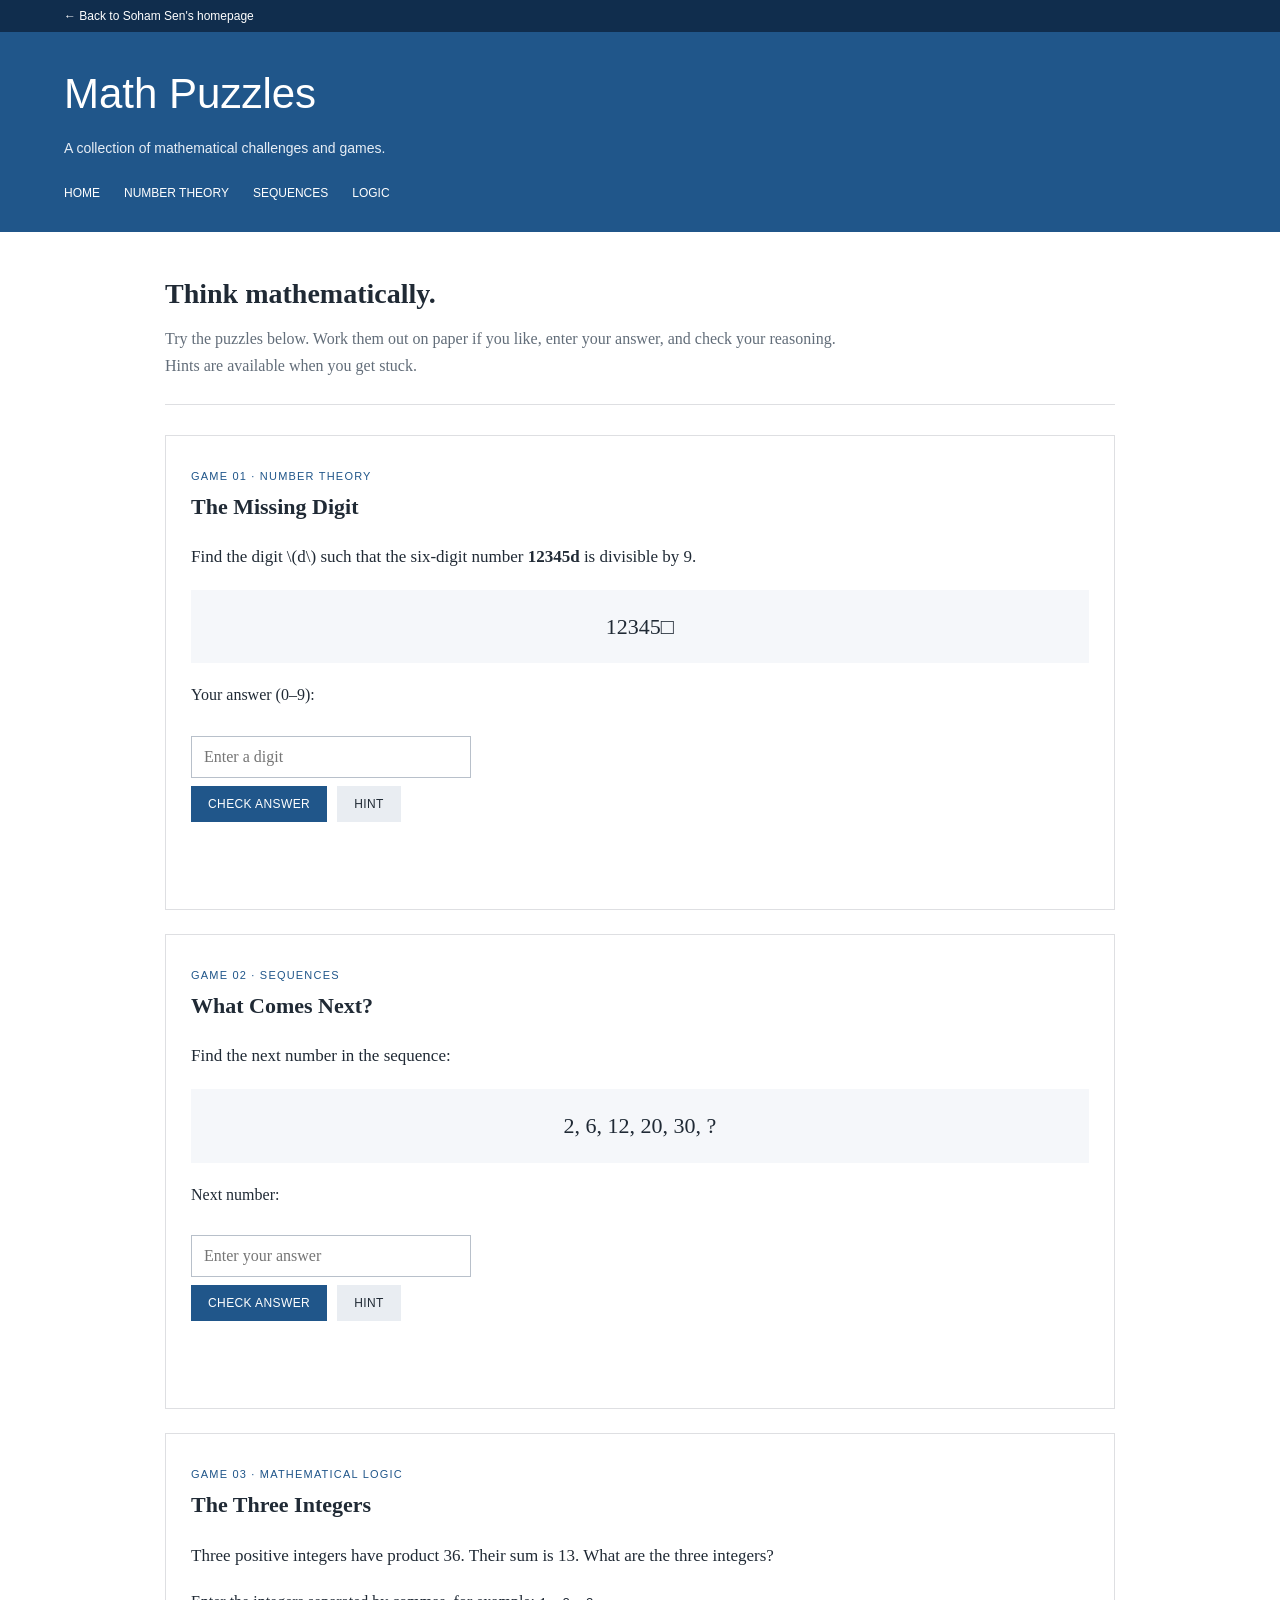
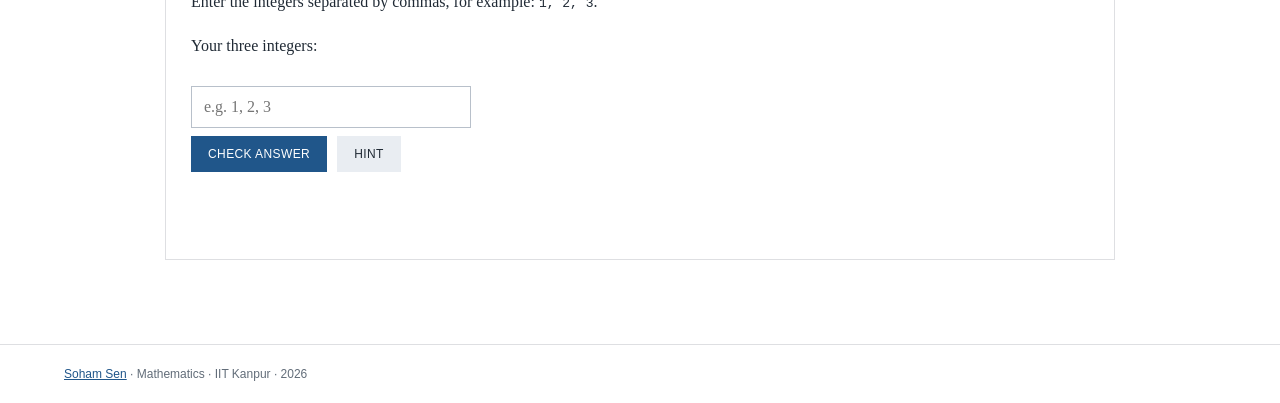
==== puzzles.html @ a1901cce "Create puzzles.html" ====
<!DOCTYPE html>
<html lang="en">
<head>
    <meta charset="UTF-8">
    <meta name="viewport" content="width=device-width, initial-scale=1">

    <title>Math Puzzles | Soham Sen</title>

    <style>
        :root {
            --navy: #102d4d;
            --blue: #20568a;
            --ink: #202a35;
            --muted: #626d79;
            --line: #dedfe2;
            --paper: #ffffff;
            --soft: #f5f7fa;
        }

        * {
            box-sizing: border-box;
        }

        body {
            margin: 0;
            background: var(--paper);
            color: var(--ink);
            font-family: Georgia, "Times New Roman", serif;
            line-height: 1.7;
        }

        a {
            color: var(--blue);
        }

        .topbar {
            padding: 9px 5%;
            background: var(--navy);
            color: white;
            font: 12px Arial, sans-serif;
        }

        .topbar a {
            color: white;
            text-decoration: none;
        }

        header {
            padding: 26px 5% 18px;
            background: var(--blue);
            color: white;
            font-family: Arial, sans-serif;
        }

        header h1 {
            margin: 0;
            font-size: clamp(30px, 4vw, 42px);
            font-weight: 400;
        }

        header p {
            margin: 8px 0 0;
            color: #e6edf5;
            font-size: 14px;
        }

        nav {
            display: flex;
            flex-wrap: wrap;
            gap: 24px;
            margin-top: 22px;
        }

        nav a {
            padding-bottom: 8px;
            color: white;
            font-size: 12px;
            text-decoration: none;
            text-transform: uppercase;
            border-bottom: 2px solid transparent;
        }

        nav a:hover {
            border-bottom-color: white;
        }

        main {
            width: min(950px, 90%);
            margin: 0 auto;
            padding: 38px 0 60px;
        }

        .intro {
            margin-bottom: 30px;
            padding-bottom: 24px;
            border-bottom: 1px solid var(--line);
        }

        .intro h2 {
            margin: 0 0 8px;
            font-size: 28px;
        }

        .intro p {
            max-width: 700px;
            margin: 0;
            color: var(--muted);
        }

        .game {
            margin: 24px 0;
            padding: 25px;
            border: 1px solid var(--line);
            background: white;
        }

        .game h3 {
            margin: 0 0 5px;
            font-size: 22px;
        }

        .category {
            color: var(--blue);
            font: 11px Arial, sans-serif;
            letter-spacing: 1.2px;
            text-transform: uppercase;
        }

        .question {
            margin: 18px 0;
            font-size: 17px;
        }

        .formula {
            margin: 18px 0;
            padding: 18px;
            background: var(--soft);
            text-align: center;
            font-size: 22px;
        }

        input {
            width: min(280px, 100%);
            padding: 11px 12px;
            border: 1px solid #b8c0ca;
            border-radius: 0;
            font: 16px Georgia, serif;
        }

        button {
            margin: 8px 6px 8px 0;
            padding: 11px 17px;
            border: 0;
            background: var(--blue);
            color: white;
            cursor: pointer;
            font: 12px Arial, sans-serif;
            text-transform: uppercase;
            letter-spacing: .4px;
        }

        button:hover {
            background: var(--navy);
        }

        .hint-button {
            background: #e9edf2;
            color: var(--ink);
        }

        .hint-button:hover {
            background: #d8e0e8;
        }

        .feedback {
            min-height: 28px;
            margin-top: 12px;
            font-size: 14px;
        }

        .correct {
            color: #176b3a;
        }

        .incorrect {
            color: #a32c2c;
        }

        .hint {
            color: var(--muted);
            font-size: 14px;
        }

        footer {
            padding: 22px 5%;
            border-top: 1px solid var(--line);
            color: var(--muted);
            font: 12px Arial, sans-serif;
        }

        @media (max-width: 600px) {
            nav {
                gap: 15px;
            }

            .game {
                padding: 18px;
            }

            .formula {
                font-size: 19px;
            }
        }
    </style>
</head>

<body>

    <div class="topbar">
        <a href="index.html">← Back to Soham Sen's homepage</a>
    </div>

    <header>
        <h1>Math Puzzles</h1>
        <p>A collection of mathematical challenges and games.</p>

        <nav>
            <a href="index.html">Home</a>
            <a href="#number-theory">Number Theory</a>
            <a href="#sequences">Sequences</a>
            <a href="#logic">Logic</a>
        </nav>
    </header>

    <main>

        <section class="intro">
            <h2>Think mathematically.</h2>

            <p>
                Try the puzzles below. Work them out on paper if you like,
                enter your answer, and check your reasoning.
                Hints are available when you get stuck.
            </p>
        </section>

        <!-- Game 1 -->
        <section class="game" id="number-theory">
            <span class="category">Game 01 · Number Theory</span>

            <h3>The Missing Digit</h3>

            <p class="question">
                Find the digit \(d\) such that the six-digit number
                <strong>12345d</strong> is divisible by 9.
            </p>

            <div class="formula">
                12345□
            </div>

            <label for="answer1">Your answer (0–9):</label>
            <br><br>

            <input id="answer1" type="text"
                   inputmode="numeric" maxlength="1"
                   placeholder="Enter a digit">

            <br>

            <button onclick="checkAnswer(1)">Check answer</button>
            <button class="hint-button" onclick="showHint(1)">
                Hint
            </button>

            <p id="feedback1" class="feedback" aria-live="polite"></p>
            <p id="hint1" class="hint"></p>
        </section>

        <!-- Game 2 -->
        <section class="game" id="sequences">
            <span class="category">Game 02 · Sequences</span>

            <h3>What Comes Next?</h3>

            <p class="question">
                Find the next number in the sequence:
            </p>

            <div class="formula">
                2, 6, 12, 20, 30, ?
            </div>

            <label for="answer2">Next number:</label>
            <br><br>

            <input id="answer2" type="text"
                   inputmode="numeric"
                   placeholder="Enter your answer">

            <br>

            <button onclick="checkAnswer(2)">Check answer</button>
            <button class="hint-button" onclick="showHint(2)">
                Hint
            </button>

            <p id="feedback2" class="feedback" aria-live="polite"></p>
            <p id="hint2" class="hint"></p>
        </section>

        <!-- Game 3 -->
        <section class="game" id="logic">
            <span class="category">Game 03 · Mathematical Logic</span>

            <h3>The Three Integers</h3>

            <p class="question">
                Three positive integers have product 36.
                Their sum is 13. What are the three integers?
            </p>

            <p>
                Enter the integers separated by commas, for example:
                <code>1, 2, 3</code>.
            </p>

            <label for="answer3">Your three integers:</label>
            <br><br>

            <input id="answer3" type="text"
                   placeholder="e.g. 1, 2, 3">

            <br>

            <button onclick="checkAnswer(3)">Check answer</button>
            <button class="hint-button" onclick="showHint(3)">
                Hint
            </button>

            <p id="feedback3" class="feedback" aria-live="polite"></p>
            <p id="hint3" class="hint"></p>
        </section>

    </main>

    <footer>
        <a href="index.html">Soham Sen</a>
        · Mathematics · IIT Kanpur
        · <span id="year"></span>
    </footer>

    <script>
        document.getElementById("year").textContent =
            new Date().getFullYear();

        const answers = {
            1: "3",
            2: "42",
            3: "2,3,6"
        };

        const hints = {
            1: "A number is divisible by 9 if the sum of its digits is divisible by 9.",
            2: "Look at the differences between consecutive terms.",
            3: "List factor triples of 36 and check which triple sums to 13."
        };

        function normalizeIntegers(value) {
            return value
                .split(/[,\s]+/)
                .filter(Boolean)
                .map(Number)
                .sort((a, b) => a - b)
                .join(",");
        }

        function checkAnswer(id) {
            const input = document.getElementById("answer" + id);
            const feedback = document.getElementById("feedback" + id);

            let userAnswer = input.value.trim();
            let isCorrect = false;

            if (id === 3) {
                userAnswer = normalizeIntegers(userAnswer);
                isCorrect = userAnswer === answers[3];
            } else {
                isCorrect = userAnswer === answers[id];
            }

            feedback.className = "feedback";

            if (isCorrect) {
                feedback.textContent =
                    "Correct! Well done.";
                feedback.classList.add("correct");
            } else {
                feedback.textContent =
                    "Not quite. Try again!";
                feedback.classList.add("incorrect");
            }
        }

        function showHint(id) {
            document.getElementById("hint" + id).textContent =
                hints[id];
        }
    </script>

</body>
</html>
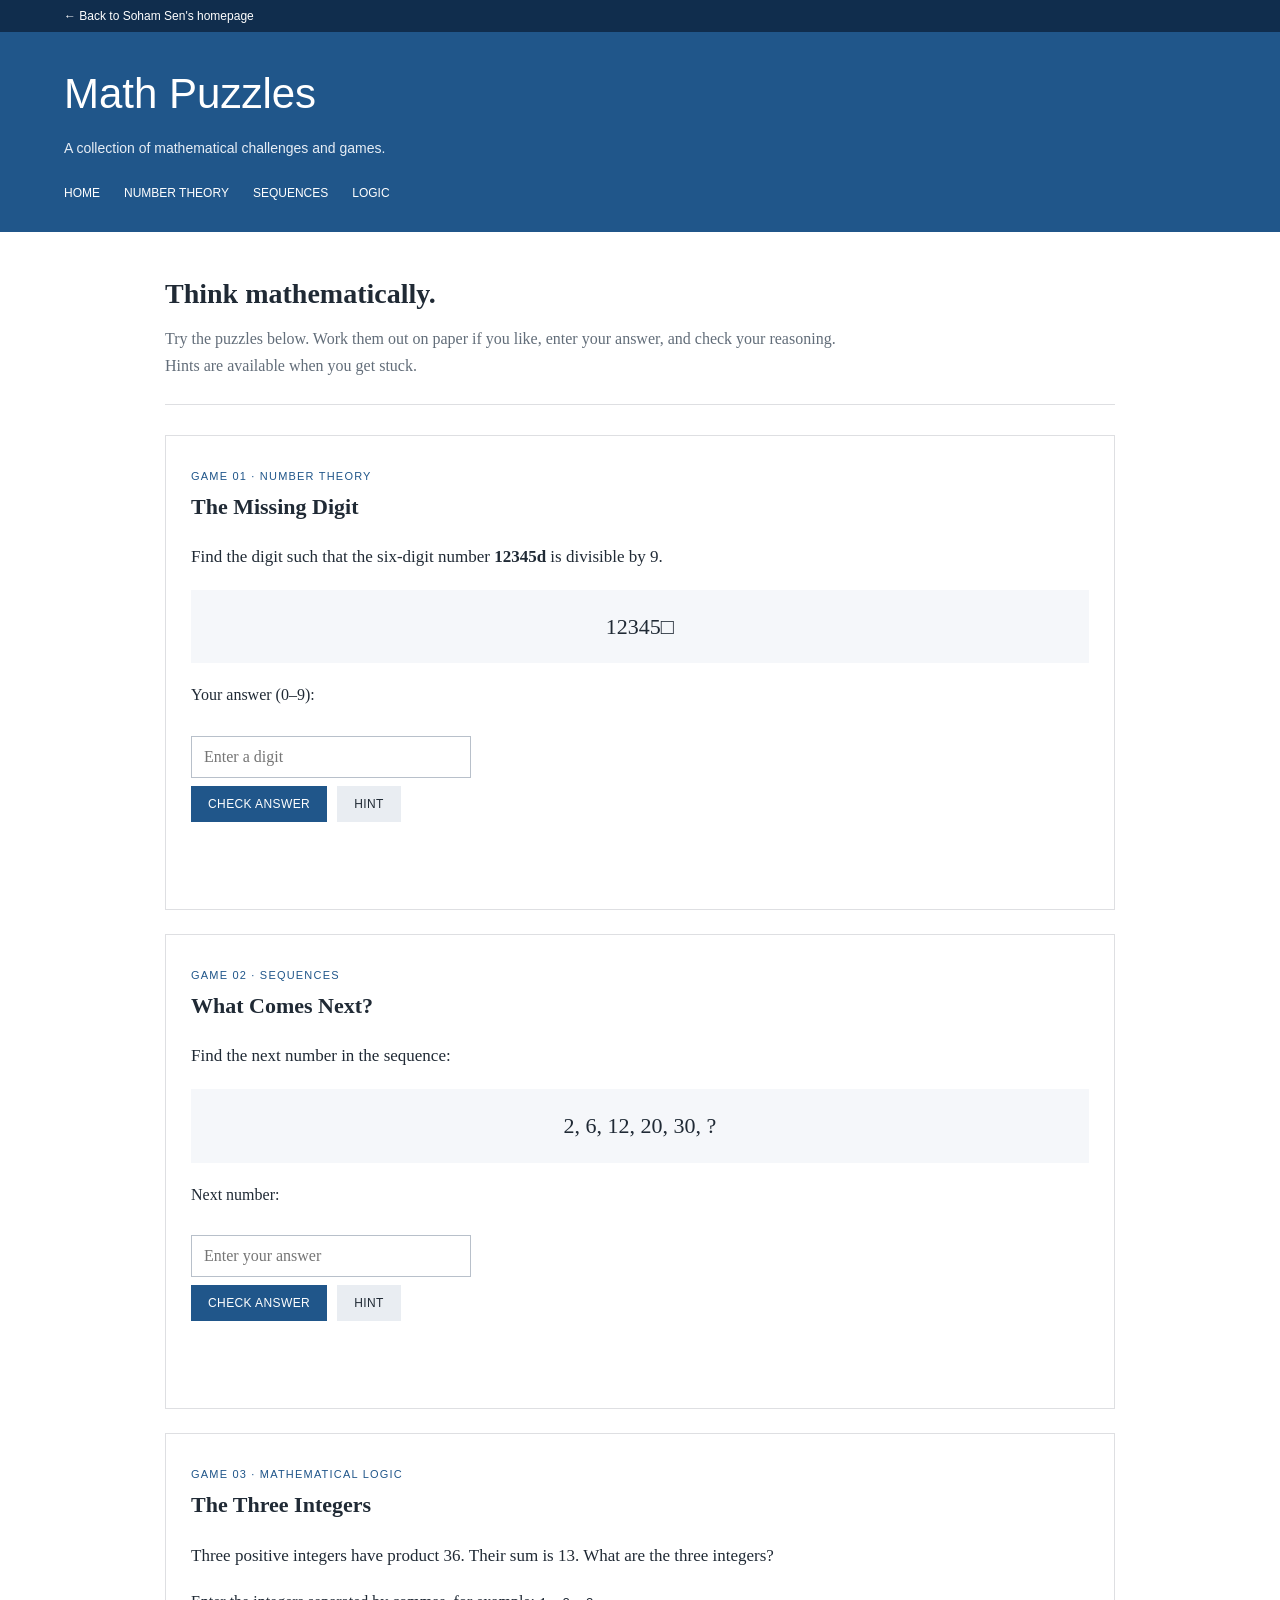
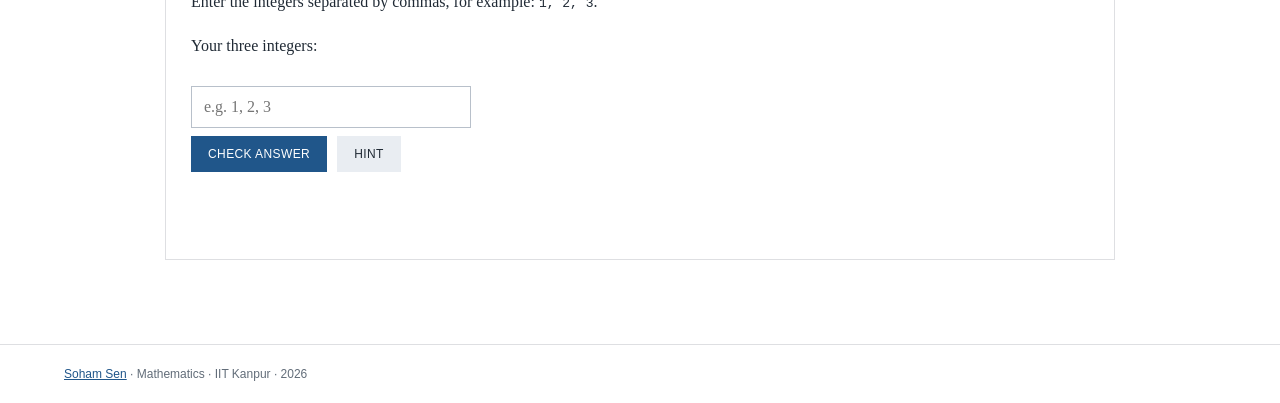
==== commit be25cd3a: "Update puzzles.html" ====
--- a/puzzles.html
+++ b/puzzles.html
@@ -251,7 +251,7 @@
             <h3>The Missing Digit</h3>
 
             <p class="question">
-                Find the digit \(d\) such that the six-digit number
+                Find the digit such that the six-digit number
                 <strong>12345d</strong> is divisible by 9.
             </p>
 
@@ -357,7 +357,7 @@
         const answers = {
             1: "3",
             2: "42",
-            3: "2,3,6"
+            3: "2,2,9"
         };
 
         const hints = {
